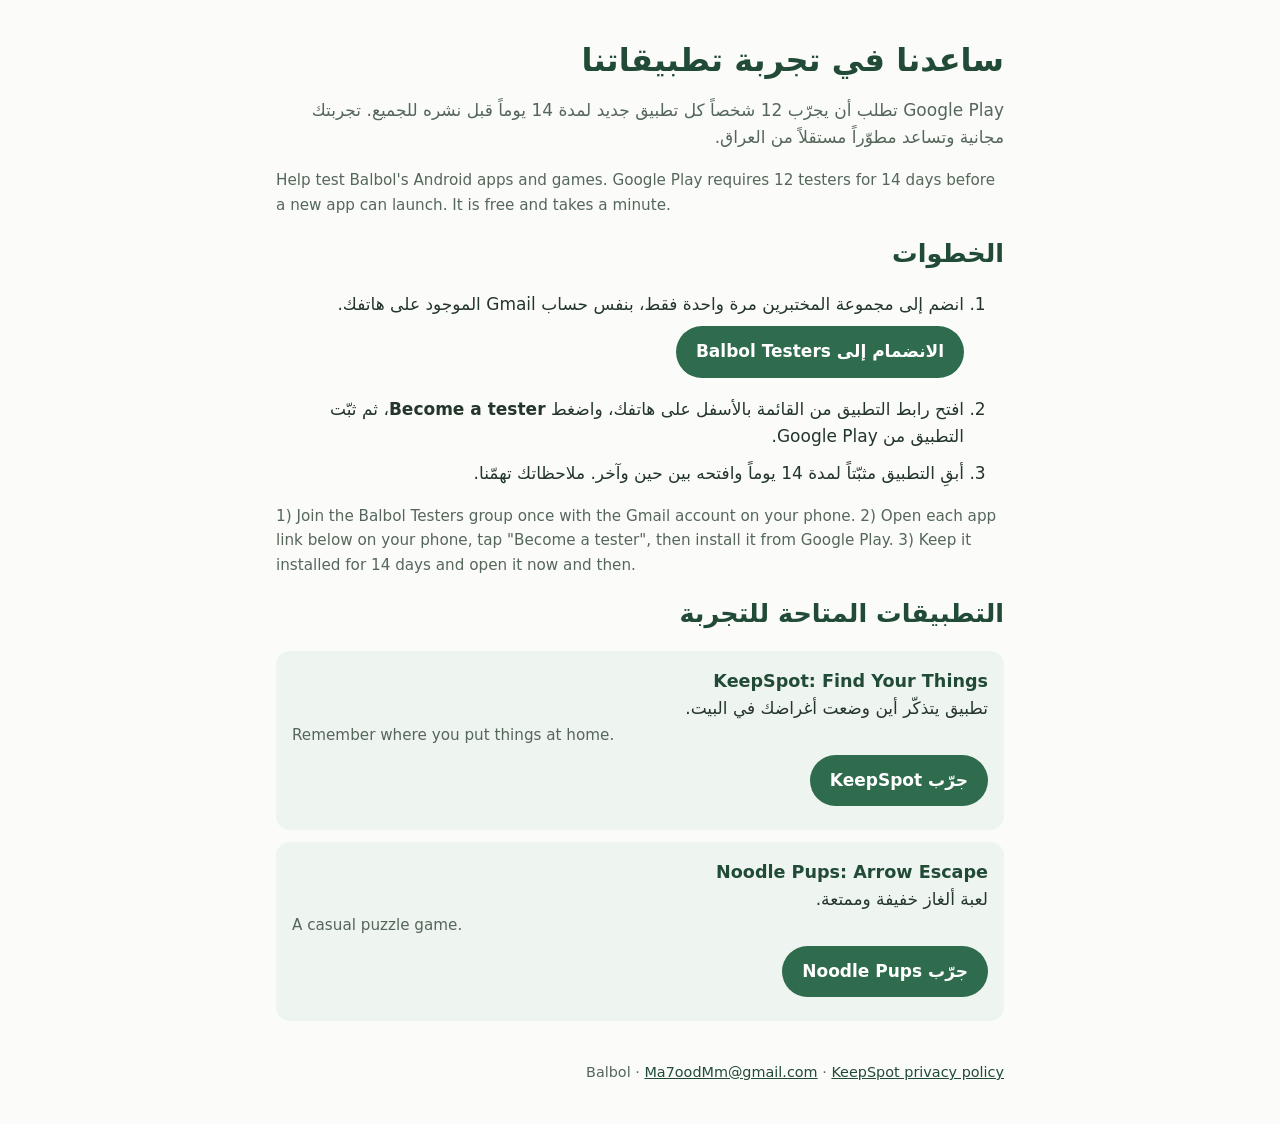
==== test.html @ 98a58e2b "Add files via upload" ====
<!doctype html>
<!--
  Tester hub: one link to share with testers. Add a new <li> under "Apps to
  test" for every app or game that starts a closed test, using its link
  https://play.google.com/apps/testing/<package.name>
-->
<html lang="ar" dir="rtl">
  <head>
    <meta charset="utf-8" />
    <meta name="viewport" content="width=device-width,initial-scale=1" />
    <title>Balbol Testers</title>
    <meta
      name="description"
      content="Help test Balbol's Android apps and games before they launch on Google Play."
    />
    <style>
      :root {
        color-scheme: light dark;
        --text: #24362b;
        --heading: #214b37;
        --muted: #55665b;
        --bg: #fbfcf9;
        --card: #eef4ef;
        --accent: #2f6b4d;
        --on-accent: #ffffff;
      }
      @media (prefers-color-scheme: dark) {
        :root {
          --text: #dfe9e2;
          --heading: #9fd4b4;
          --muted: #a9b8ae;
          --bg: #121a15;
          --card: #1b261f;
          --accent: #9fd4b4;
          --on-accent: #10261a;
        }
      }
      * {
        box-sizing: border-box;
      }
      body {
        font:
          17px/1.6 system-ui,
          sans-serif;
        max-width: 760px;
        margin: 0 auto;
        padding: 40px 16px;
        color: var(--text);
        background: var(--bg);
      }
      h1,
      h2 {
        color: var(--heading);
        line-height: 1.25;
      }
      h1 {
        font-size: 2rem;
        margin: 0 0 0.2em;
      }
      .lead,
      .en {
        color: var(--muted);
      }
      .en {
        direction: ltr;
        text-align: left;
        font-size: 0.95rem;
      }
      .button {
        display: inline-block;
        margin: 8px 0;
        padding: 12px 20px;
        border-radius: 999px;
        background: var(--accent);
        color: var(--on-accent);
        font-weight: 600;
        text-decoration: none;
      }
      ol.steps li {
        margin-bottom: 10px;
      }
      ul.apps {
        list-style: none;
        padding: 0;
        display: grid;
        gap: 12px;
      }
      ul.apps li {
        background: var(--card);
        border-radius: 14px;
        padding: 16px;
      }
      ul.apps strong {
        display: block;
        color: var(--heading);
        font-size: 1.1rem;
      }
      a {
        color: var(--heading);
      }
      footer {
        margin-top: 40px;
        font-size: 0.9rem;
        color: var(--muted);
      }
    </style>
  </head>
  <body>
    <h1>ساعدنا في تجربة تطبيقاتنا</h1>
    <p class="lead">
      Google Play تطلب أن يجرّب 12 شخصاً كل تطبيق جديد لمدة 14 يوماً قبل نشره
      للجميع. تجربتك مجانية وتساعد مطوّراً مستقلاً من العراق.
    </p>
    <p class="en">
      Help test Balbol's Android apps and games. Google Play requires 12 testers
      for 14 days before a new app can launch. It is free and takes a minute.
    </p>

    <h2>الخطوات</h2>
    <ol class="steps">
      <li>
        انضم إلى مجموعة المختبرين مرة واحدة فقط، بنفس حساب Gmail الموجود على
        هاتفك.<br />
        <a class="button" href="https://groups.google.com/g/balbol-testers"
          >الانضمام إلى Balbol Testers</a
        >
      </li>
      <li>
        افتح رابط التطبيق من القائمة بالأسفل على هاتفك، واضغط
        <b>Become a tester</b>، ثم ثبّت التطبيق من Google Play.
      </li>
      <li>
        أبقِ التطبيق مثبّتاً لمدة 14 يوماً وافتحه بين حين وآخر. ملاحظاتك تهمّنا.
      </li>
    </ol>
    <p class="en">
      1) Join the Balbol Testers group once with the Gmail account on your phone.
      2) Open each app link below on your phone, tap "Become a tester", then
      install it from Google Play. 3) Keep it installed for 14 days and open it
      now and then.
    </p>

    <h2>التطبيقات المتاحة للتجربة</h2>
    <ul class="apps">
      <li>
        <strong>KeepSpot: Find Your Things</strong>
        تطبيق يتذكّر أين وضعت أغراضك في البيت.
        <div class="en">Remember where you put things at home.</div>
        <a class="button" href="https://play.google.com/apps/testing/com.keepspot.app"
          >جرّب KeepSpot</a
        >
      </li>
      <li>
        <strong>Noodle Pups: Arrow Escape</strong>
        لعبة ألغاز خفيفة وممتعة.
        <div class="en">A casual puzzle game.</div>
        <a
          class="button"
          href="https://play.google.com/apps/testing/com.noodlepups.arrowescape"
          >جرّب Noodle Pups</a
        >
      </li>
    </ul>

    <footer>
      Balbol · <a href="mailto:Ma7oodMm@gmail.com">Ma7oodMm@gmail.com</a> ·
      <a href="privacy.html">KeepSpot privacy policy</a>
    </footer>
  </body>
</html>
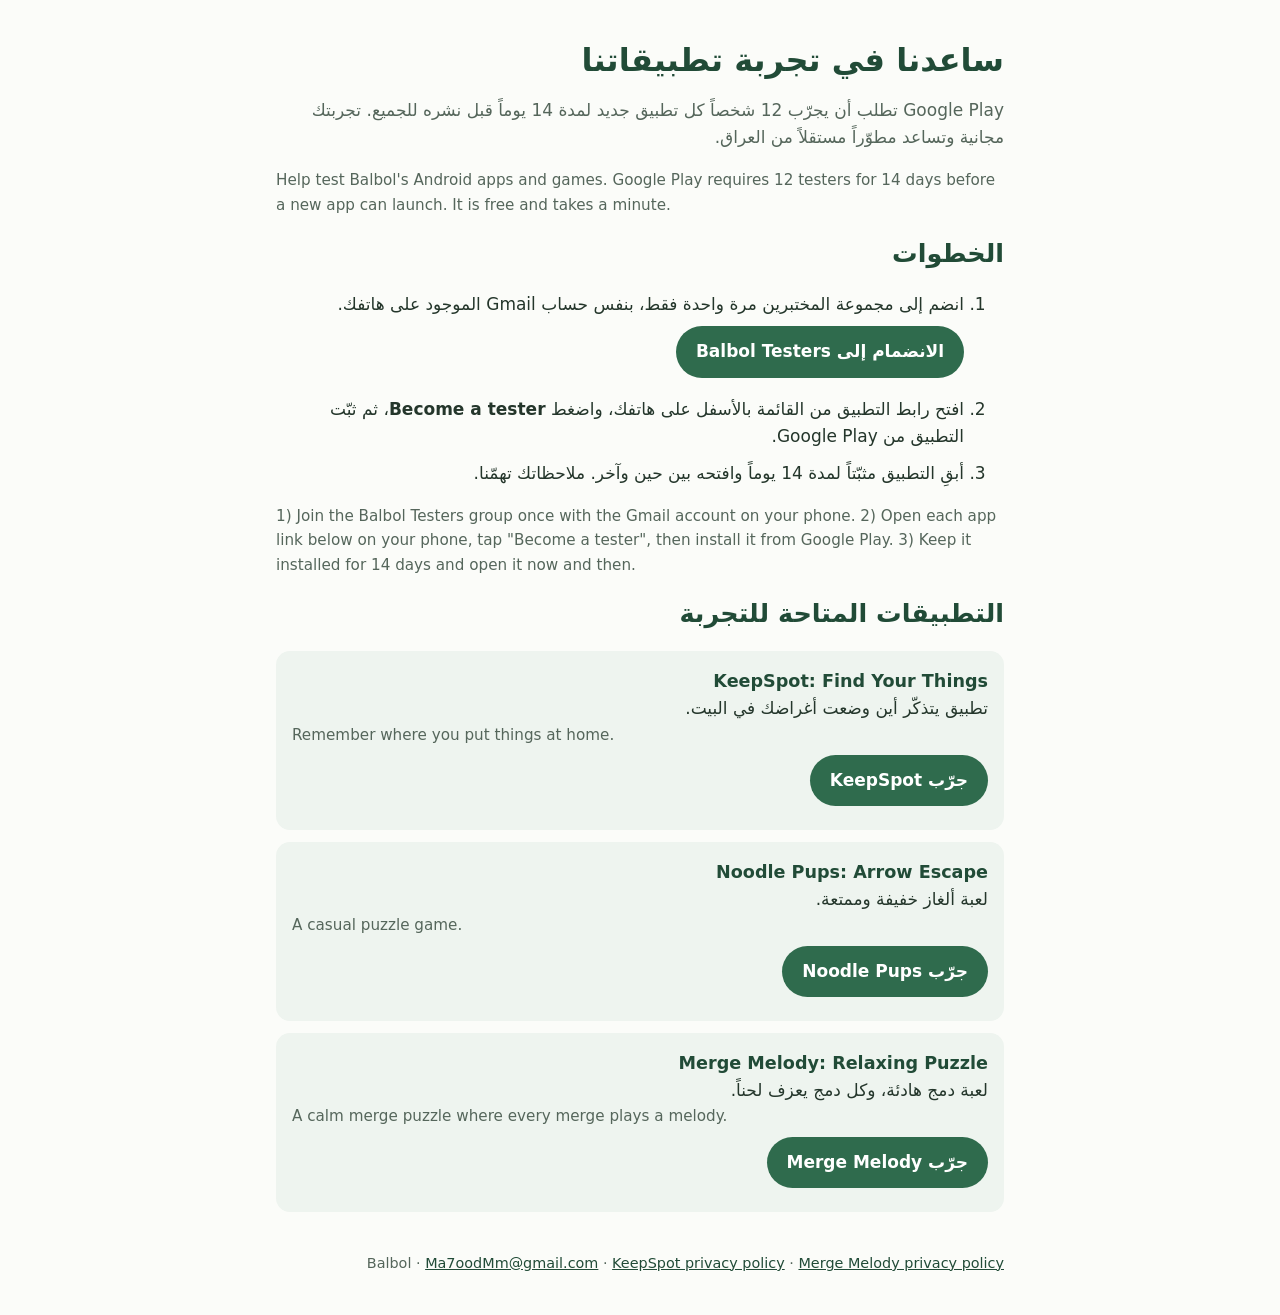
==== commit a9daebae: "Testers page: add Merge Melody Co-Authored-By: Claude Opus 5.5 <noreply@anthropic.com>" ====
--- a/test.html
+++ b/test.html
@@ -160,11 +160,22 @@
           >جرّب Noodle Pups</a
         >
       </li>
+      <li>
+        <strong>Merge Melody: Relaxing Puzzle</strong>
+        لعبة دمج هادئة، وكل دمج يعزف لحناً.
+        <div class="en">A calm merge puzzle where every merge plays a melody.</div>
+        <a
+          class="button"
+          href="https://play.google.com/apps/testing/com.mergemelody.game"
+          >جرّب Merge Melody</a
+        >
+      </li>
     </ul>
 
     <footer>
       Balbol · <a href="mailto:Ma7oodMm@gmail.com">Ma7oodMm@gmail.com</a> ·
-      <a href="privacy.html">KeepSpot privacy policy</a>
+      <a href="privacy.html">KeepSpot privacy policy</a> ·
+      <a href="merge-melody/privacy.html">Merge Melody privacy policy</a>
     </footer>
   </body>
 </html>
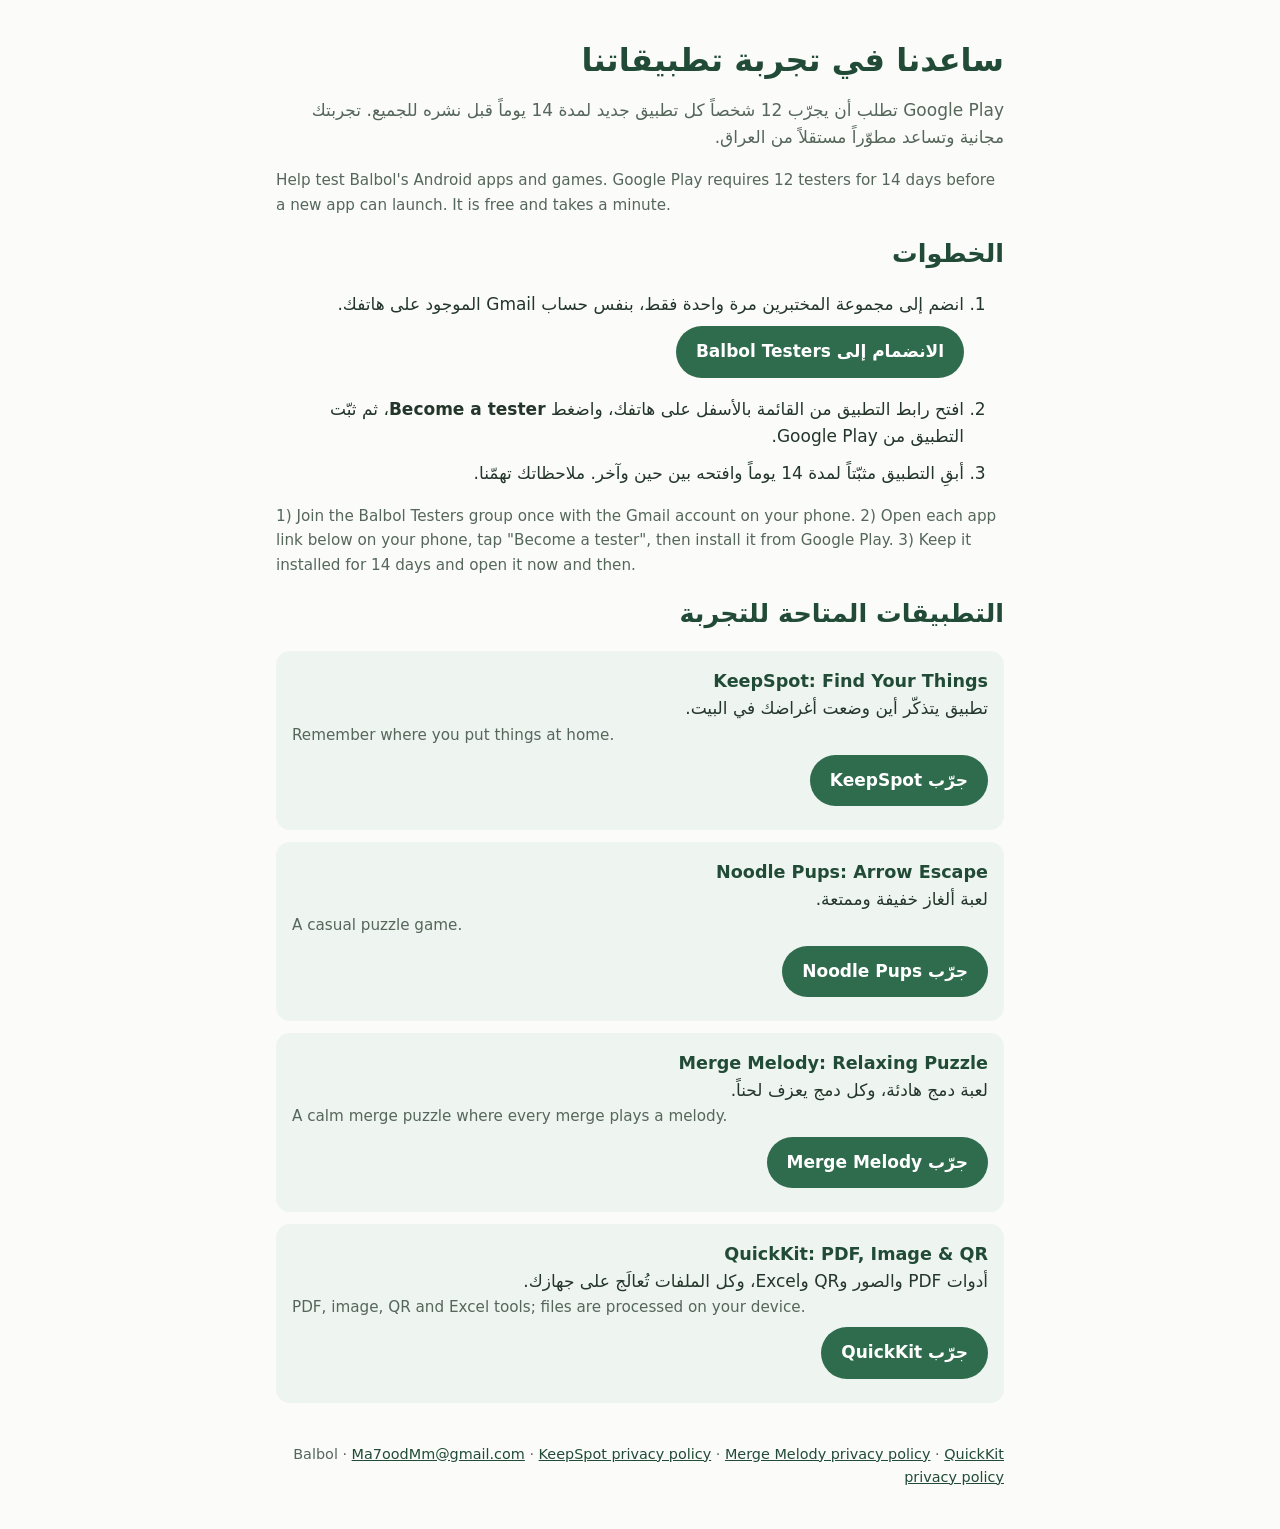
==== commit 2beb36e9: "Add QuickKit privacy policy and testers entry Co-Authored-By: Claude Opus 5.5 <noreply@anthropic.com" ====
--- a/test.html
+++ b/test.html
@@ -170,12 +170,23 @@
           >جرّب Merge Melody</a
         >
       </li>
+      <li>
+        <strong>QuickKit: PDF, Image &amp; QR</strong>
+        أدوات PDF والصور وQR وExcel، وكل الملفات تُعالَج على جهازك.
+        <div class="en">PDF, image, QR and Excel tools; files are processed on your device.</div>
+        <a
+          class="button"
+          href="https://play.google.com/apps/testing/com.quickkit.app"
+          >جرّب QuickKit</a
+        >
+      </li>
     </ul>
 
     <footer>
       Balbol · <a href="mailto:Ma7oodMm@gmail.com">Ma7oodMm@gmail.com</a> ·
       <a href="privacy.html">KeepSpot privacy policy</a> ·
-      <a href="merge-melody/privacy.html">Merge Melody privacy policy</a>
+      <a href="merge-melody/privacy.html">Merge Melody privacy policy</a> ·
+      <a href="quickkit/privacy.html">QuickKit privacy policy</a>
     </footer>
   </body>
 </html>
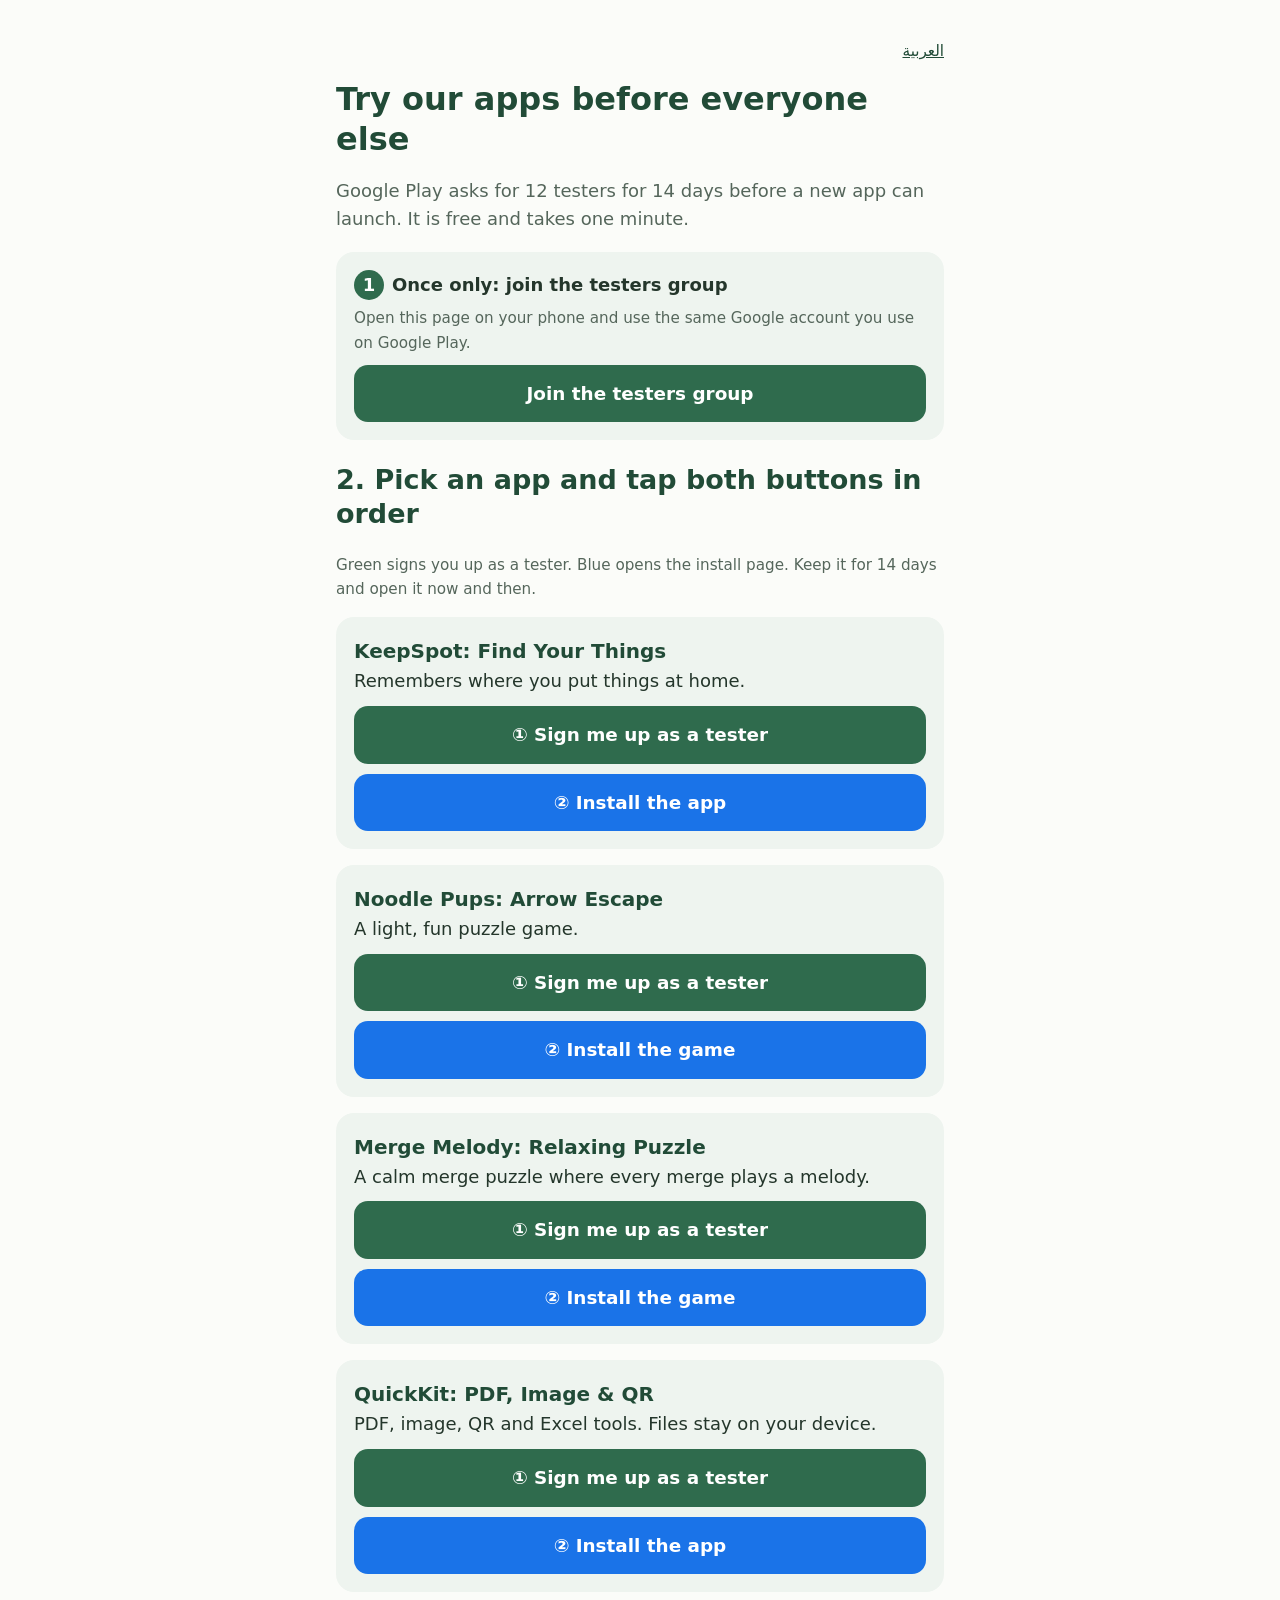
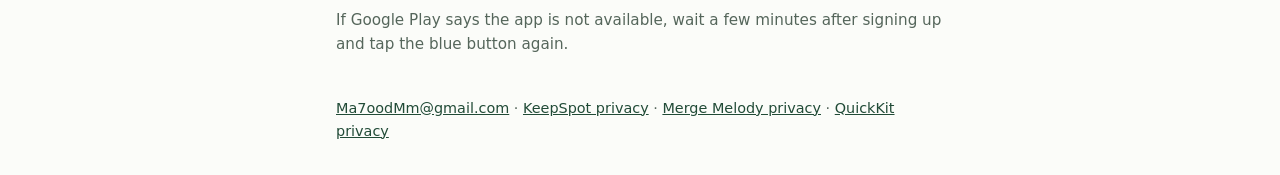
==== commit de3987cc: "Testers page: auto Arabic/English, big join + install buttons, neutral branding Co-Authored-By: Clau" ====
--- a/test.html
+++ b/test.html
@@ -1,17 +1,19 @@
 <!doctype html>
 <!--
-  Tester hub: one link to share with testers. Add a new <li> under "Apps to
-  test" for every app or game that starts a closed test, using its link
-  https://play.google.com/apps/testing/<package.name>
+  Tester hub: one link to share with testers. The page shows Arabic or English
+  from the visitor's phone language (Arabic -> ar, everything else -> en).
+  For every new closed test add one entry to APPS below:
+  join  = https://play.google.com/apps/testing/<package.name>
+  store = https://play.google.com/store/apps/details?id=<package.name>
 -->
-<html lang="ar" dir="rtl">
+<html lang="en" dir="ltr">
   <head>
     <meta charset="utf-8" />
     <meta name="viewport" content="width=device-width,initial-scale=1" />
-    <title>Balbol Testers</title>
+    <title>Early Access Testing</title>
     <meta
       name="description"
-      content="Help test Balbol's Android apps and games before they launch on Google Play."
+      content="Try our new Android apps and games early on Google Play."
     />
     <style>
       :root {
@@ -23,6 +25,8 @@
         --card: #eef4ef;
         --accent: #2f6b4d;
         --on-accent: #ffffff;
+        --play: #1a73e8;
+        --on-play: #ffffff;
       }
       @media (prefers-color-scheme: dark) {
         :root {
@@ -33,6 +37,8 @@
           --card: #1b261f;
           --accent: #9fd4b4;
           --on-accent: #10261a;
+          --play: #8ab4f8;
+          --on-play: #0b1d3a;
         }
       }
       * {
@@ -40,11 +46,11 @@
       }
       body {
         font:
-          17px/1.6 system-ui,
+          18px/1.6 system-ui,
           sans-serif;
-        max-width: 760px;
+        max-width: 640px;
         margin: 0 auto;
-        padding: 40px 16px;
+        padding: 24px 16px 32px;
         color: var(--text);
         background: var(--bg);
       }
@@ -55,45 +61,65 @@
       }
       h1 {
         font-size: 2rem;
-        margin: 0 0 0.2em;
+        margin: 0 0 0.3em;
       }
       .lead,
-      .en {
+      .hint,
+      footer {
         color: var(--muted);
       }
-      .en {
-        direction: ltr;
-        text-align: left;
+      .hint {
         font-size: 0.95rem;
-      }
-      .button {
-        display: inline-block;
-        margin: 8px 0;
-        padding: 12px 20px;
-        border-radius: 999px;
+        margin: 6px 0 0;
+      }
+      .lang {
+        text-align: end;
+        font-size: 0.95rem;
+      }
+      .card {
+        background: var(--card);
+        border-radius: 18px;
+        padding: 18px;
+        margin: 16px 0;
+      }
+      .num {
+        display: inline-grid;
+        place-items: center;
+        width: 30px;
+        height: 30px;
+        border-radius: 50%;
         background: var(--accent);
         color: var(--on-accent);
-        font-weight: 600;
+        font-weight: 700;
+        margin-inline-end: 8px;
+      }
+      .button {
+        display: block;
+        width: 100%;
+        min-height: 56px;
+        margin: 10px 0 0;
+        padding: 14px 18px;
+        border-radius: 14px;
+        background: var(--accent);
+        color: var(--on-accent);
+        font-size: 1.15rem;
+        font-weight: 700;
+        text-align: center;
         text-decoration: none;
       }
-      ol.steps li {
-        margin-bottom: 10px;
+      .button.play {
+        background: var(--play);
+        color: var(--on-play);
       }
       ul.apps {
         list-style: none;
         padding: 0;
-        display: grid;
-        gap: 12px;
-      }
-      ul.apps li {
-        background: var(--card);
-        border-radius: 14px;
-        padding: 16px;
+        margin: 0;
       }
       ul.apps strong {
         display: block;
         color: var(--heading);
-        font-size: 1.1rem;
+        font-size: 1.25rem;
       }
       a {
         color: var(--heading);
@@ -101,92 +127,119 @@
       footer {
         margin-top: 40px;
         font-size: 0.9rem;
-        color: var(--muted);
       }
     </style>
   </head>
   <body>
-    <h1>ساعدنا في تجربة تطبيقاتنا</h1>
-    <p class="lead">
-      Google Play تطلب أن يجرّب 12 شخصاً كل تطبيق جديد لمدة 14 يوماً قبل نشره
-      للجميع. تجربتك مجانية وتساعد مطوّراً مستقلاً من العراق.
-    </p>
-    <p class="en">
-      Help test Balbol's Android apps and games. Google Play requires 12 testers
-      for 14 days before a new app can launch. It is free and takes a minute.
-    </p>
-
-    <h2>الخطوات</h2>
-    <ol class="steps">
-      <li>
-        انضم إلى مجموعة المختبرين مرة واحدة فقط، بنفس حساب Gmail الموجود على
-        هاتفك.<br />
-        <a class="button" href="https://groups.google.com/g/balbol-testers"
-          >الانضمام إلى Balbol Testers</a
-        >
-      </li>
-      <li>
-        افتح رابط التطبيق من القائمة بالأسفل على هاتفك، واضغط
-        <b>Become a tester</b>، ثم ثبّت التطبيق من Google Play.
-      </li>
-      <li>
-        أبقِ التطبيق مثبّتاً لمدة 14 يوماً وافتحه بين حين وآخر. ملاحظاتك تهمّنا.
-      </li>
-    </ol>
-    <p class="en">
-      1) Join the Balbol Testers group once with the Gmail account on your phone.
-      2) Open each app link below on your phone, tap "Become a tester", then
-      install it from Google Play. 3) Keep it installed for 14 days and open it
-      now and then.
-    </p>
-
-    <h2>التطبيقات المتاحة للتجربة</h2>
-    <ul class="apps">
-      <li>
-        <strong>KeepSpot: Find Your Things</strong>
-        تطبيق يتذكّر أين وضعت أغراضك في البيت.
-        <div class="en">Remember where you put things at home.</div>
-        <a class="button" href="https://play.google.com/apps/testing/com.keepspot.app"
-          >جرّب KeepSpot</a
-        >
-      </li>
-      <li>
-        <strong>Noodle Pups: Arrow Escape</strong>
-        لعبة ألغاز خفيفة وممتعة.
-        <div class="en">A casual puzzle game.</div>
-        <a
-          class="button"
-          href="https://play.google.com/apps/testing/com.noodlepups.arrowescape"
-          >جرّب Noodle Pups</a
-        >
-      </li>
-      <li>
-        <strong>Merge Melody: Relaxing Puzzle</strong>
-        لعبة دمج هادئة، وكل دمج يعزف لحناً.
-        <div class="en">A calm merge puzzle where every merge plays a melody.</div>
-        <a
-          class="button"
-          href="https://play.google.com/apps/testing/com.mergemelody.game"
-          >جرّب Merge Melody</a
-        >
-      </li>
-      <li>
-        <strong>QuickKit: PDF, Image &amp; QR</strong>
-        أدوات PDF والصور وQR وExcel، وكل الملفات تُعالَج على جهازك.
-        <div class="en">PDF, image, QR and Excel tools; files are processed on your device.</div>
-        <a
-          class="button"
-          href="https://play.google.com/apps/testing/com.quickkit.app"
-          >جرّب QuickKit</a
-        >
-      </li>
-    </ul>
+    <p class="lang"><a href="#" id="switch"></a></p>
+    <h1 data-t="title"></h1>
+    <p class="lead" data-t="lead"></p>
+
+    <div class="card">
+      <span class="num">1</span><b data-t="s1"></b>
+      <p class="hint" data-t="s1hint"></p>
+      <a class="button" href="https://groups.google.com/g/balbol-testers" data-t="join"></a>
+    </div>
+
+    <h2 data-t="s2"></h2>
+    <p class="hint" data-t="s2hint"></p>
+    <ul class="apps" id="apps"></ul>
+    <p class="hint" data-t="wait"></p>
 
     <footer>
-      Balbol · <a href="mailto:Ma7oodMm@gmail.com">Ma7oodMm@gmail.com</a> ·
-      <a href="privacy.html">KeepSpot privacy policy</a> ·
-      <a href="merge-melody/privacy.html">Merge Melody privacy policy</a> ·
-      <a href="quickkit/privacy.html">QuickKit privacy policy</a>
+      <a href="mailto:Ma7oodMm@gmail.com">Ma7oodMm@gmail.com</a> ·
+      <a href="privacy.html">KeepSpot privacy</a> ·
+      <a href="merge-melody/privacy.html">Merge Melody privacy</a> ·
+      <a href="quickkit/privacy.html">QuickKit privacy</a>
     </footer>
+
+    <noscript>
+      <p>
+        Join: https://groups.google.com/g/balbol-testers — then open
+        https://play.google.com/apps/testing/&lt;app&gt; on your phone.
+      </p>
+    </noscript>
+
+    <script>
+      const APPS = [
+        { name: "KeepSpot: Find Your Things", pkg: "com.keepspot.app", game: false,
+          en: "Remembers where you put things at home.",
+          ar: "تطبيق يتذكّر أين وضعت أغراضك في البيت." },
+        { name: "Noodle Pups: Arrow Escape", pkg: "com.noodlepups.arrowescape", game: true,
+          en: "A light, fun puzzle game.",
+          ar: "لعبة ألغاز خفيفة وممتعة." },
+        { name: "Merge Melody: Relaxing Puzzle", pkg: "com.mergemelody.game", game: true,
+          en: "A calm merge puzzle where every merge plays a melody.",
+          ar: "لعبة دمج هادئة، وكل دمج يعزف لحناً." },
+        { name: "QuickKit: PDF, Image & QR", pkg: "com.balbol.quickkit", game: false,
+          en: "PDF, image, QR and Excel tools. Files stay on your device.",
+          ar: "أدوات PDF والصور وQR وExcel، وكل الملفات تُعالَج على جهازك." },
+      ];
+      const T = {
+        en: {
+          title: "Try our apps before everyone else",
+          lead: "Google Play asks for 12 testers for 14 days before a new app can launch. It is free and takes one minute.",
+          s1: "Once only: join the testers group",
+          s1hint: "Open this page on your phone and use the same Google account you use on Google Play.",
+          join: "Join the testers group",
+          s2: "2. Pick an app and tap both buttons in order",
+          s2hint: "Green signs you up as a tester. Blue opens the install page. Keep it for 14 days and open it now and then.",
+          wait: "If Google Play says the app is not available, wait a few minutes after signing up and tap the blue button again.",
+          tester: "① Sign me up as a tester",
+          app: "② Install the app",
+          gameBtn: "② Install the game",
+          other: "العربية",
+        },
+        ar: {
+          title: "جرّب تطبيقاتنا قبل الجميع",
+          lead: "تطلب Google Play أن يجرّب 12 شخصاً كل تطبيق جديد لمدة 14 يوماً قبل نشره للجميع. التجربة مجانية وتأخذ دقيقة واحدة.",
+          s1: "مرة واحدة فقط: انضم إلى مجموعة المختبرين",
+          s1hint: "افتح هذه الصفحة من هاتفك، واستخدم نفس حساب Google الموجود على Google Play.",
+          join: "انضم إلى مجموعة المختبرين",
+          s2: "2. اختر التطبيق واضغط الزرّين بالترتيب",
+          s2hint: "الزر الأخضر يسجّلك كمختبر، والزر الأزرق يفتح صفحة التحميل. أبقِ التطبيق 14 يوماً وافتحه بين حين وآخر.",
+          wait: "إذا قال Google Play أن التطبيق غير متوفر، انتظر بضع دقائق بعد التسجيل ثم اضغط الزر الأزرق مرة ثانية.",
+          tester: "① سجّلني كمختبر",
+          app: "② حمّل التطبيق",
+          gameBtn: "② حمّل اللعبة",
+          other: "English",
+        },
+      };
+
+      function render(lang) {
+        const t = T[lang];
+        document.documentElement.lang = lang;
+        document.documentElement.dir = lang === "ar" ? "rtl" : "ltr";
+        document.title = t.title;
+        document.querySelectorAll("[data-t]").forEach((el) => (el.textContent = t[el.dataset.t]));
+        document.getElementById("switch").textContent = t.other;
+        const list = document.getElementById("apps");
+        list.replaceChildren(
+          ...APPS.map((a) => {
+            const li = document.createElement("li");
+            li.className = "card";
+            const name = document.createElement("strong");
+            name.textContent = a.name;
+            const join = document.createElement("a");
+            join.className = "button";
+            join.href = "https://play.google.com/apps/testing/" + a.pkg;
+            join.textContent = t.tester;
+            const store = document.createElement("a");
+            store.className = "button play";
+            store.href = "https://play.google.com/store/apps/details?id=" + a.pkg;
+            store.textContent = a.game ? t.gameBtn : t.app;
+            li.append(name, a[lang], join, store);
+            return li;
+          })
+        );
+      }
+
+      let lang = /^ar\b/i.test(navigator.language || "") ? "ar" : "en";
+      document.getElementById("switch").addEventListener("click", (e) => {
+        e.preventDefault();
+        render((lang = lang === "ar" ? "en" : "ar"));
+      });
+      render(lang);
+    </script>
   </body>
 </html>
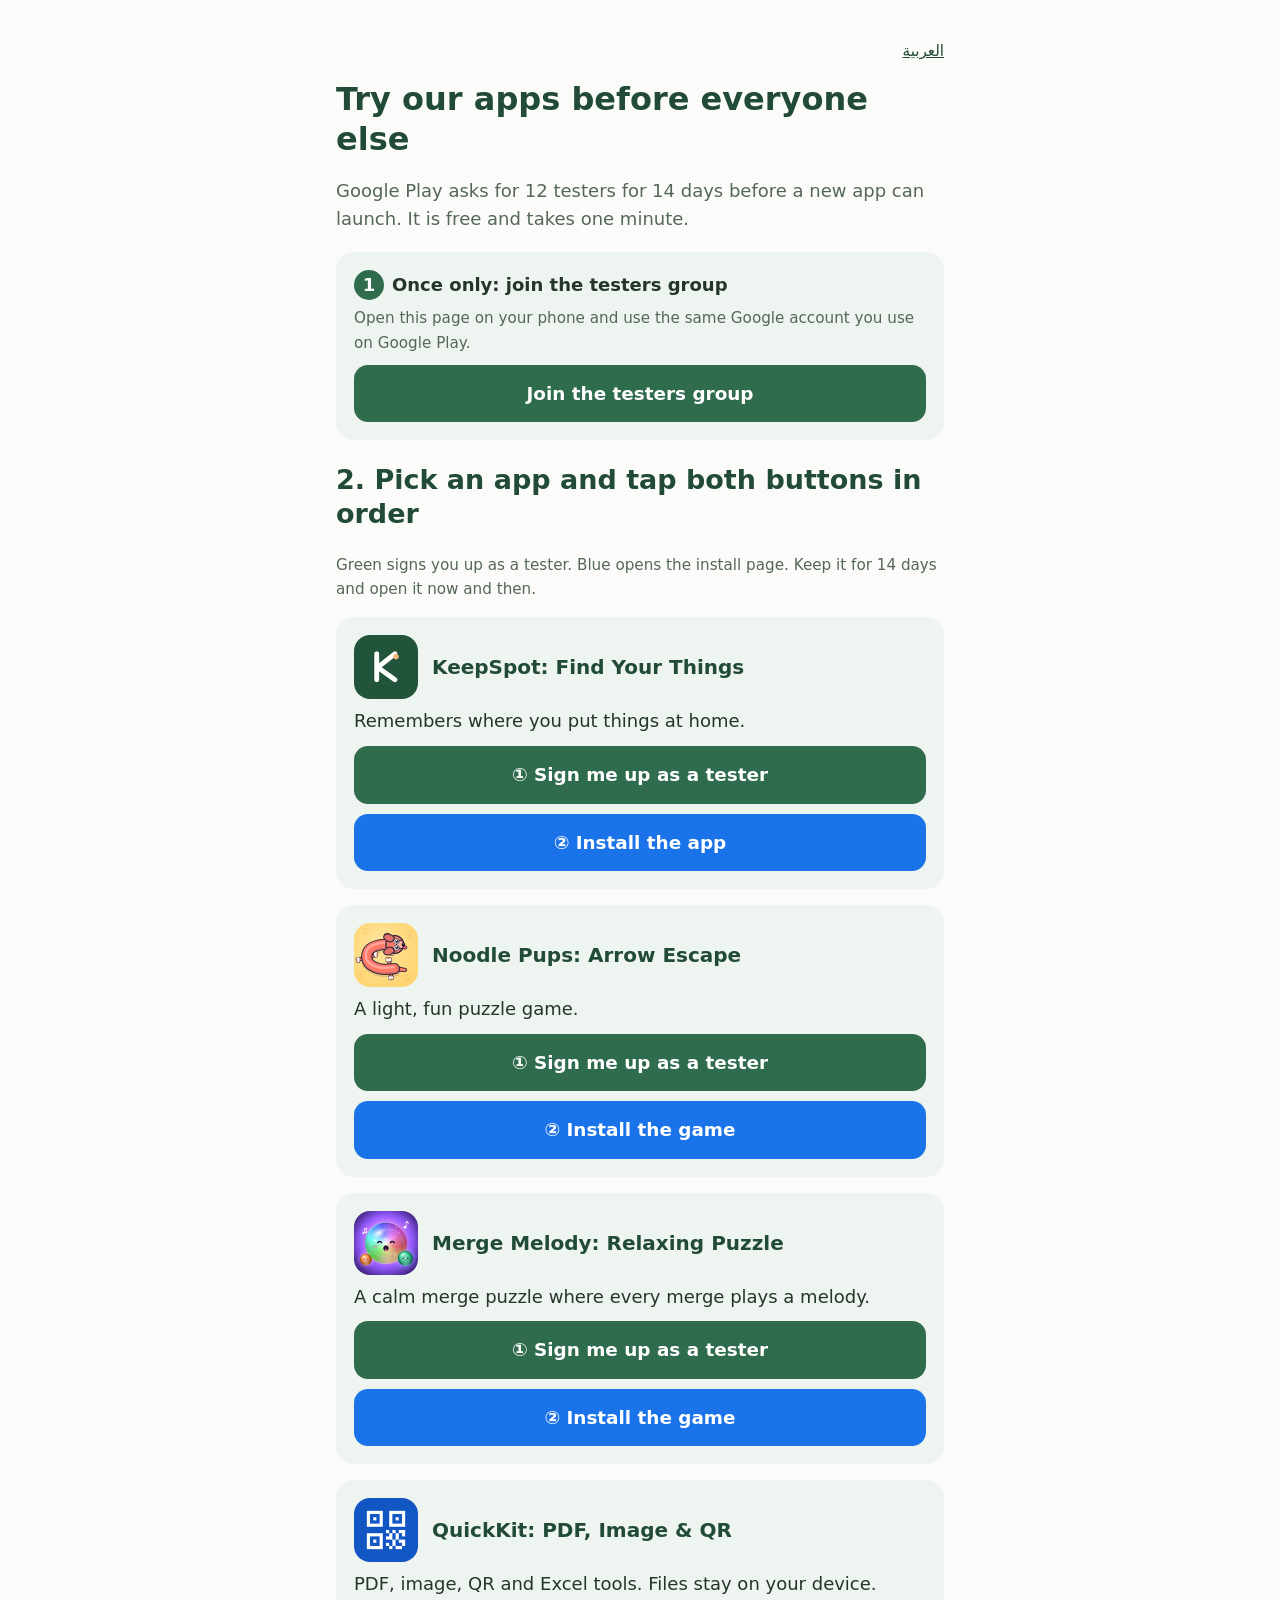
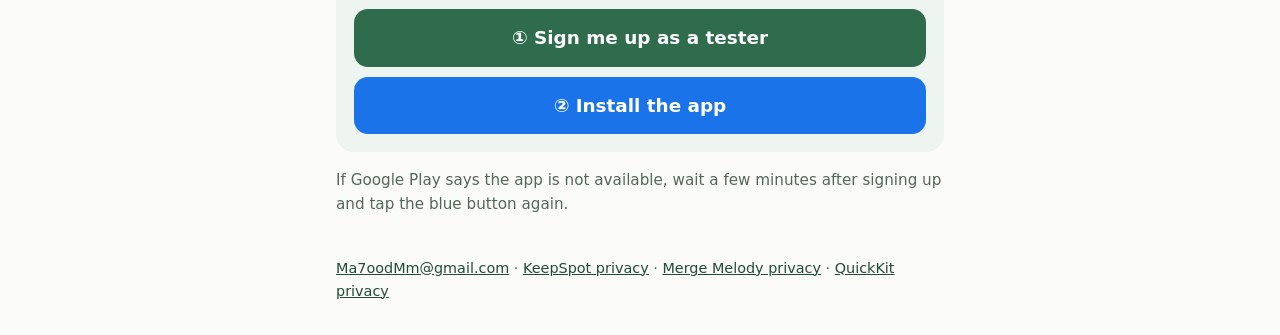
==== commit 5f2ffade: "Testers page: show app icons Co-Authored-By: Claude Opus 5.5 <noreply@anthropic.com>" ====
--- a/test.html
+++ b/test.html
@@ -120,6 +120,18 @@
         display: block;
         color: var(--heading);
         font-size: 1.25rem;
+      }
+      .head {
+        display: flex;
+        align-items: center;
+        gap: 14px;
+        margin-bottom: 8px;
+      }
+      .head img {
+        width: 64px;
+        height: 64px;
+        border-radius: 16px;
+        flex: none;
       }
       a {
         color: var(--heading);
@@ -218,8 +230,14 @@
           ...APPS.map((a) => {
             const li = document.createElement("li");
             li.className = "card";
+            const head = document.createElement("div");
+            head.className = "head";
+            const icon = document.createElement("img");
+            icon.src = "icons/" + a.pkg + ".png";
+            icon.alt = "";
             const name = document.createElement("strong");
             name.textContent = a.name;
+            head.append(icon, name);
             const join = document.createElement("a");
             join.className = "button";
             join.href = "https://play.google.com/apps/testing/" + a.pkg;
@@ -228,7 +246,7 @@
             store.className = "button play";
             store.href = "https://play.google.com/store/apps/details?id=" + a.pkg;
             store.textContent = a.game ? t.gameBtn : t.app;
-            li.append(name, a[lang], join, store);
+            li.append(head, a[lang], join, store);
             return li;
           })
         );
